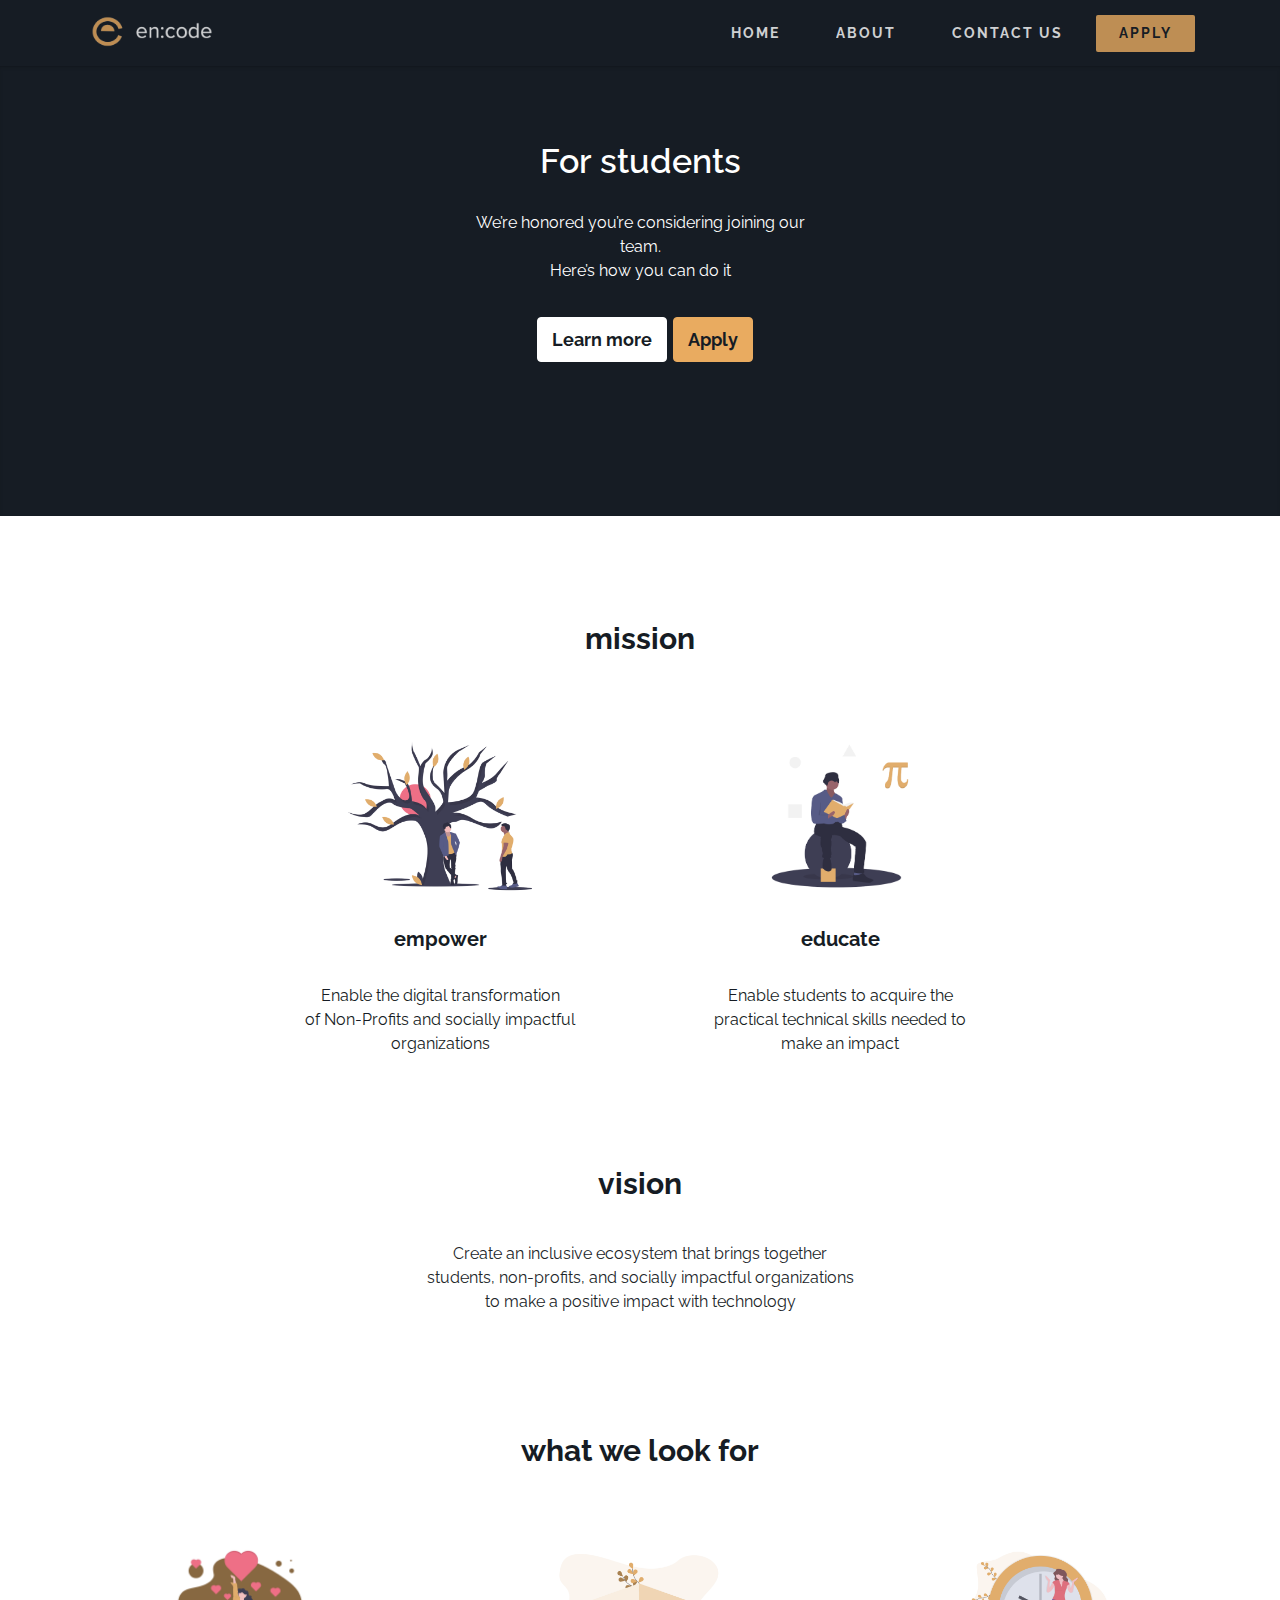
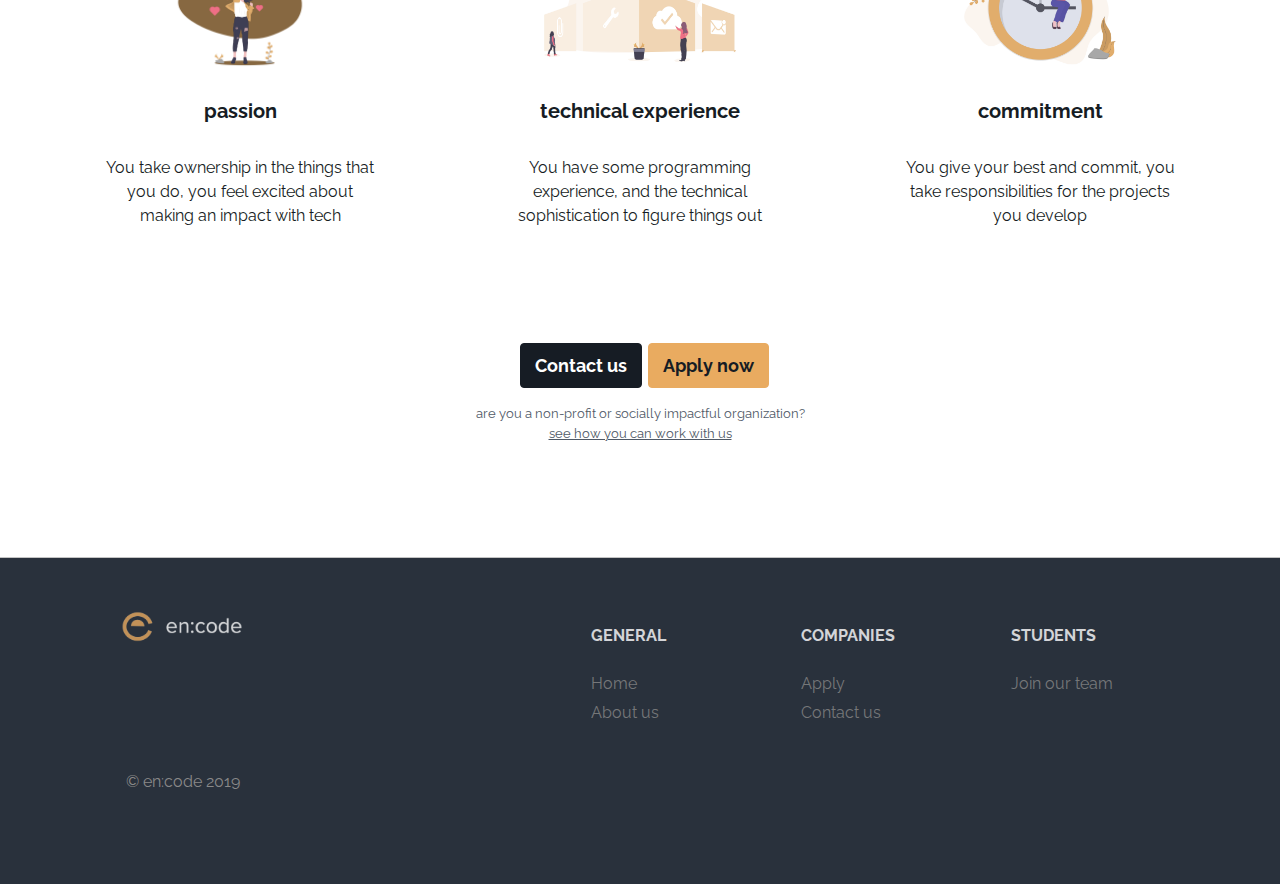
==== students.html @ ad42a8f4 "initial commit" ====
<!DOCTYPE html>
<html>
    <head lang="en">
        <meta name="viewport" content="width=device-width, initial-scale=1, shrink-to-fit=no">
        <meta http-equiv="Content-Type" content="text/html; charset=UTF-8">
        <base href=".">

        <!-- bootstrap css and js -->
        <link rel="stylesheet" href="https://stackpath.bootstrapcdn.com/bootstrap/4.3.1/css/bootstrap.min.css" integrity="sha384-ggOyR0iXCbMQv3Xipma34MD+dH/1fQ784/j6cY/iJTQUOhcWr7x9JvoRxT2MZw1T" crossorigin="anonymous">
        <script src="https://code.jquery.com/jquery-3.3.1.slim.min.js" integrity="sha384-q8i/X+965DzO0rT7abK41JStQIAqVgRVzpbzo5smXKp4YfRvH+8abtTE1Pi6jizo" crossorigin="anonymous"></script>
        <script src="https://cdnjs.cloudflare.com/ajax/libs/popper.js/1.14.7/umd/popper.min.js" integrity="sha384-UO2eT0CpHqdSJQ6hJty5KVphtPhzWj9WO1clHTMGa3JDZwrnQq4sF86dIHNDz0W1" crossorigin="anonymous"></script>
        <script src="https://stackpath.bootstrapcdn.com/bootstrap/4.3.1/js/bootstrap.min.js" integrity="sha384-JjSmVgyd0p3pXB1rRibZUAYoIIy6OrQ6VrjIEaFf/nJGzIxFDsf4x0xIM+B07jRM" crossorigin="anonymous"></script>
        
        <!-- fonts -->
        <link href="https://fonts.googleapis.com/css?family=Raleway:400,700&display=swap" rel="stylesheet">
        <link href="https://fonts.googleapis.com/css?family=Anonymous+Pro&display=swap" rel="stylesheet">


        <title>en:code</title>
        <link rel="icon" type="image/png" href="images/favicon.ico" sizes="32x32" />

        <link rel="stylesheet" href="./assets/css/main.css"> <!-- main css -->
        <link rel="stylesheet" href="./assets/css/nav.css"> <!-- navbar css -->
        <link rel="stylesheet" href="./assets/css/title.css"> <!-- title css -->
        <link rel="stylesheet" href="./assets/css/card.css"> <!-- 2 panel view css -->
        <link rel="stylesheet" href="./assets/css/footer.css"> <!-- footer css -->

    </head>
    <body>
        <!-- navbar -->
        <nav class="navbar navbar-expand-lg encode-navbar">
            <div class="container">
                <a class="navbar-brand" href="./index.html">
                    <img src="./images/encode-logo.png" height="40" class="d-inline-block align-top">
                </a>
            
                <button class="navbar-toggler" type="button" data-toggle="collapse" data-target="#navbarSupportedContent" aria-controls="navbarSupportedContent" aria-expanded="false" aria-label="Toggle navigation">
                     <span class="navbar-toggler-icon"></span>
                </button>
                <div class="collapse navbar-collapse" id="navbarSupportedContent">
                    <ul class="navbar-nav ml-auto">
                    <li class="nav-item active">
                        <a class="nav-link" href="./index.html">HOME <span class="sr-only">(current)</span></a>
                    </li>
                    <li class="nav-item">
                        <a class="nav-link" href="./index.html">ABOUT</a>
                    </li>
                    <li class="nav-item">
                        <a class="nav-link" href="mailto:encode.sg@gmail.com">CONTACT US</a>
                    </li>
                    <li class="nav-item highlighted-nav-item">
                            <a class="nav-link" href="#">APPLY</a>
                        </li>
                    </ul>
                </div>
            </div>
        </nav>
        <!-- end navbar -->

        <div id="main">
            <!-- title -->
            <div class="section section-zero full-width-section title-section">
                <div class="title">
                For students
                </div>
                </br>
                <div class="landing__description col-xl-4 col-lg-6 col-md-8 col-sm-10 col-10 mx-auto">
                        We’re honored you’re considering joining our team. <br>Here’s how you can do it
                </div>
                </br>
                <a href="./index.html" class="btn btn-light title-button-left">
                    Learn more
                </a>
                <a href="#FORM_HERE" class="btn btn-light title-button-right">
                    Apply
                </a>
            </div>
            <!-- end title -->

            <div class="section full-width-section">
                <div class="grid-cards">
                    <div class="section">
                        <div class="section-subtitle">mission</div>
                        <div class="row justify-content-center">
                            <div class="card grid-card-flat">
                                <img class="two-card-img" src="./images/empower-image.png">
                                <div class="grid-card-content card-body">
                                    <div class="project-card-title">empower</div>
                                    <div class="descriptor">Enable the digital transformation <br>of Non-Profits and socially impactful organizations</div>
                                </div>
                            </div>
                        
                            <div class="card grid-card-flat">
                                <img class="two-card-img" src="./images/educate-image.png">
                                <div class="grid-card-content card-body">
                                    <div class="project-card-title">educate</div>
                                    <div class="descriptor">Enable students to acquire the practical technical skills needed to make an impact</div>
                                </div>
                            </div>
                        </div>
                    </div>
                </div>
                
                <div class="section-subtitle">vision</div>
                <br>
                <div class="row justify-content-center">
                    <p class="descriptor">
                            Create an inclusive ecosystem that brings together <br>
                            students, non-profits, and socially impactful organizations <br> 
                            to make a positive impact with technology
                    </p>
                </div>
                <br><br>
                <div class="section">
                    <div class="section-subtitle">what we look for</div>
                    <div class="row justify-content-center">
                        <div class="card grid-card-flat">
                            <img class="grid-card-img" src="./images/passion-image.png">
                            <div class="grid-card-content card-body">
                                <div class="project-card-title">passion</div>
                                <div class="descriptor">You take ownership in the things that you do, you feel excited about<br> making an impact with tech </div>
                            </div>
                        </div>
                        <div class="card grid-card-flat">
                            <img class="grid-card-img" src="./images/technical-image.png">
                            <div class="grid-card-content card-body">
                                <div class="project-card-title">technical experience</div>
                                <div class="descriptor">You have some programming experience, and the technical sophistication to figure things out</div>
                            </div>
                        </div>
                        <div class="card grid-card-flat">
                            <img class="grid-card-img" src="./images/commitment-image.png">
                            <div class="grid-card-content card-body">
                                <div class="project-card-title">commitment</div>
                                <div class="descriptor">You give your best and commit, you take responsibilities for the projects you develop</div>
                            </div>
                        </div>
                    </div>
                </div>
                <a href="mailto:encode.sg@gmail.com" class="btn btn-light bottom-button-left">
                    Contact us
                </a>
                <a href="#FORM_HERE" class="btn btn-light title-button-right">
                    Apply now
                </a>
                <p class="ps">
                    are you a non-profit or socially impactful organization?<br>
                    <a href="./index.html">see how you can work with us</a>
                </p>
                <br><br>
            </div>
        </div>
        
        <!-- footer -->
        <footer>
            <div class="container text-center text-md-left">
                <div class="row">
                <div class="col-md-5 mx-auto">
                    <a href="./index.html">
                    <img src="./images/encode-logo.png" height="40">
                    </a>
                </div>
                <div class="col-md-7 mx-auto">
                    <div class="row">
                    
                        <div class="col-md-3 mx-auto">
                        <div class="footer-header mt-3 mb-4">GENERAL</div>
                        <ul class="list-unstyled footer-text">
                            
                            <li class="footer-link">
                                <a href="./index.html">Home</a>
                            </li>
                            
                            <li class="footer-link">
                                <a href="./students.html">About us</a>
                            </li>
                            
                        </ul>
                        </div>
                    
                        <div class="col-md-3 mx-auto">
                        <div class="footer-header mt-3 mb-4">COMPANIES</div>
                        <ul class="list-unstyled footer-text">
                            
                            <li class="footer-link">
                                <a href="#FORM_HERE">Apply</a>
                            </li>
                            
                            <li class="footer-link">
                                <a href="mailto:encode.sg@gmail.com">Contact us</a>
                            </li>
                            
                        </ul>
                        </div>
                    
                        <div class="col-md-3 mx-auto">
                        <div class="footer-header mt-3 mb-4">STUDENTS</div>
                        <ul class="list-unstyled footer-text">
                            <li class="footer-link">
                                <a href="./students.html">Join our team</a>
                            </li>
                        </ul>
                        </div>
                        
                    </div>
                </div>
                </div>
                <br>
                <p id="copyright">© en:code 2019</p>
            </div>
            <br>
        </footer>
        <!-- end footer -->    
    </body>
</html>
---- assets/css/main.css ----
body, html {
  overflow-x: hidden;
}

body {
  font-family: 'Raleway', sans-serif;
  font-size: 1em;
  text-align: center;
}

#main {
  width: 70%;
  margin: 0 auto;
}

.section {
  padding-top: 50px;
  padding-bottom: 50px;
}

.section-subtitle {
  color: #161C24;
  font-weight: bold;
  font-size: 30px;
  font-family: 'Raleway', sans-serif;
  margin-bottom: 12px;
}

.section-zero {
  color: white;
  background-color: #161C24;
  box-shadow: inset 0px 1px 0px 0px rgba(0, 0, 0, 0.05), inset 0px 2px 3px 0px rgba(0, 0, 0, 0.1);
}

.full-width-section {
  width: 100vw;
  position: relative;
  left: 50%;
  right: 50%;
  margin-left: -50vw;
  margin-right: -50vw;
} 


.descriptor {
  font-size: 16px;
}

.bottom-button-left {
  font-weight: bolder;
  font-size: 18px;
  color: #FFFFFF;
  background-color: #161C24;
  border-color: #161C24;
  border-radius: 4px;
  padding: 8px 14px;
  margin: 10px 1px 0px 10px;
  transition: margin-top 250ms;
}

.bottom-button-left:hover {
  margin-top: 4px;
  color: rgb(241, 241, 241);
  background-color: #29313C;
  border-color: rgb(241, 241, 241);
}

.ps {
  margin-top: 16px;
  font-size: 13px;
  color: #4F5966;
  text-decoration: none;
}

.ps a {
  color: #4F5966;
  text-decoration: underline;
}

.ps a:hover {
  color: #E9AB60;
  text-decoration: underline;
}

#copyright {
  color: white; 
  margin-left: 11px;
}
---- assets/css/nav.css ----
/* navbar items */
.nav-item {
    font-weight: bold;
    font-size: 14px;
    margin-left: 10px;
    padding-left: 15px;
    padding-right: 15px;
    letter-spacing: 2px;
    opacity: 0.8;
}

.nav-item:hover {
    opacity: 1;
}

/* navbar brand */
.navbar-brand {
    opacity: 0.8;
}
  
.navbar-brand:hover {
    opacity: 1;
}

/* navbar */
.encode-navbar {
    font-family: 'Raleway', sans-serif;
    background-color: #161C24;
}

.encode-navbar a {
    color: white;
}

.encode-navbar .highlighted-nav-item {
    background-color: #E9AB60;
    border-radius: 2px;
}

.encode-navbar .highlighted-nav-item a {
    color: #161C24;
}

.encode-navbar .navbar-toggler {
    border-color: rgba(255,255,255,.1);
}
---- assets/css/title.css ----
.title-section {
  height: 50vh;
  text-align: center;
  padding-left: 5vh;
  padding-right: 5vh;
}

.title {
  font-size: 34px;
  font-weight: 550;
  color: white;
  margin: 20px auto 0px auto;
}

.title-img {
  max-height: 8.5em;
  width: auto;
  margin: auto;
  text-align: center;
}

.title-button-left {
  font-weight: bolder;
  font-size: 18px;
  color: #161C24;
  background-color: #FFFFFF;
  border-color: #FFFFFF;
  border-radius: 4px;
  padding: 8px 14px;
  margin: 10px 1px 0px 10px;
  transition: margin-top 250ms;
}
  
.title-button-left:hover {
  margin-top: 4px;
  color: #29313C;
  background-color: rgb(241, 241, 241);
  border-color: rgb(241, 241, 241);
}

.title-button-right {
  font-weight: bolder;
  font-size: 18px;
  color: #161C24;
  border-radius: 4px;
  /* border-width: 2.5px; */
  background-color: #E9AB60;
  border-color: #E9AB60;
  padding: 8px 14px;
  margin: 10px 1px 0px 1px;
  transition: margin-top 250ms;
}

.title-button-right:hover {
  margin-top: 4px;
  color: #29313C;
  background-color: #F2B871;
  border-color: #F2B871;
}
---- assets/css/card.css ----
.grid-cards {
    margin: 0 auto;
    width: 75%;
}

.grid-card-flat {
  width: 350px;
  margin: 25px 25px;
  padding: 30px 10px 10px 10px;
  border-width: 0px;
}

.two-card-img {
  max-height: 11em;
  width: auto;
  display: block;
  margin: auto;
  text-align: center;
}

.grid-card-img {
  max-height: 8.5em;
  width: auto;
  display: block;
  margin: auto;
  text-align: center;
}

.grid-card-content {
  color: #161C24;
  font-size: 14px;
  font-family: 'Raleway', sans-serif;
}


.project-card-title {
  font-weight: bold;
  font-size: 20px;
  margin-bottom: 30px;
}
---- assets/css/footer.css ----
footer {
  padding: 50px 100px;
  border-top: 1px solid #C4C4C4;
  background-color: #29313C;
}

footer a {
  color: #898989;
  padding-bottom: 10px;
  opacity: 0.8;
}

footer a:hover {
  color: white;
  opacity: 1;
  text-decoration: none;
}

.footer-header {
  font-size: 16px;
  font-weight: bold;
  color: white;
  opacity: 0.8;
}

.footer-link {
	padding-bottom: 5px;
}

#copyright {
  color: #898989;
}
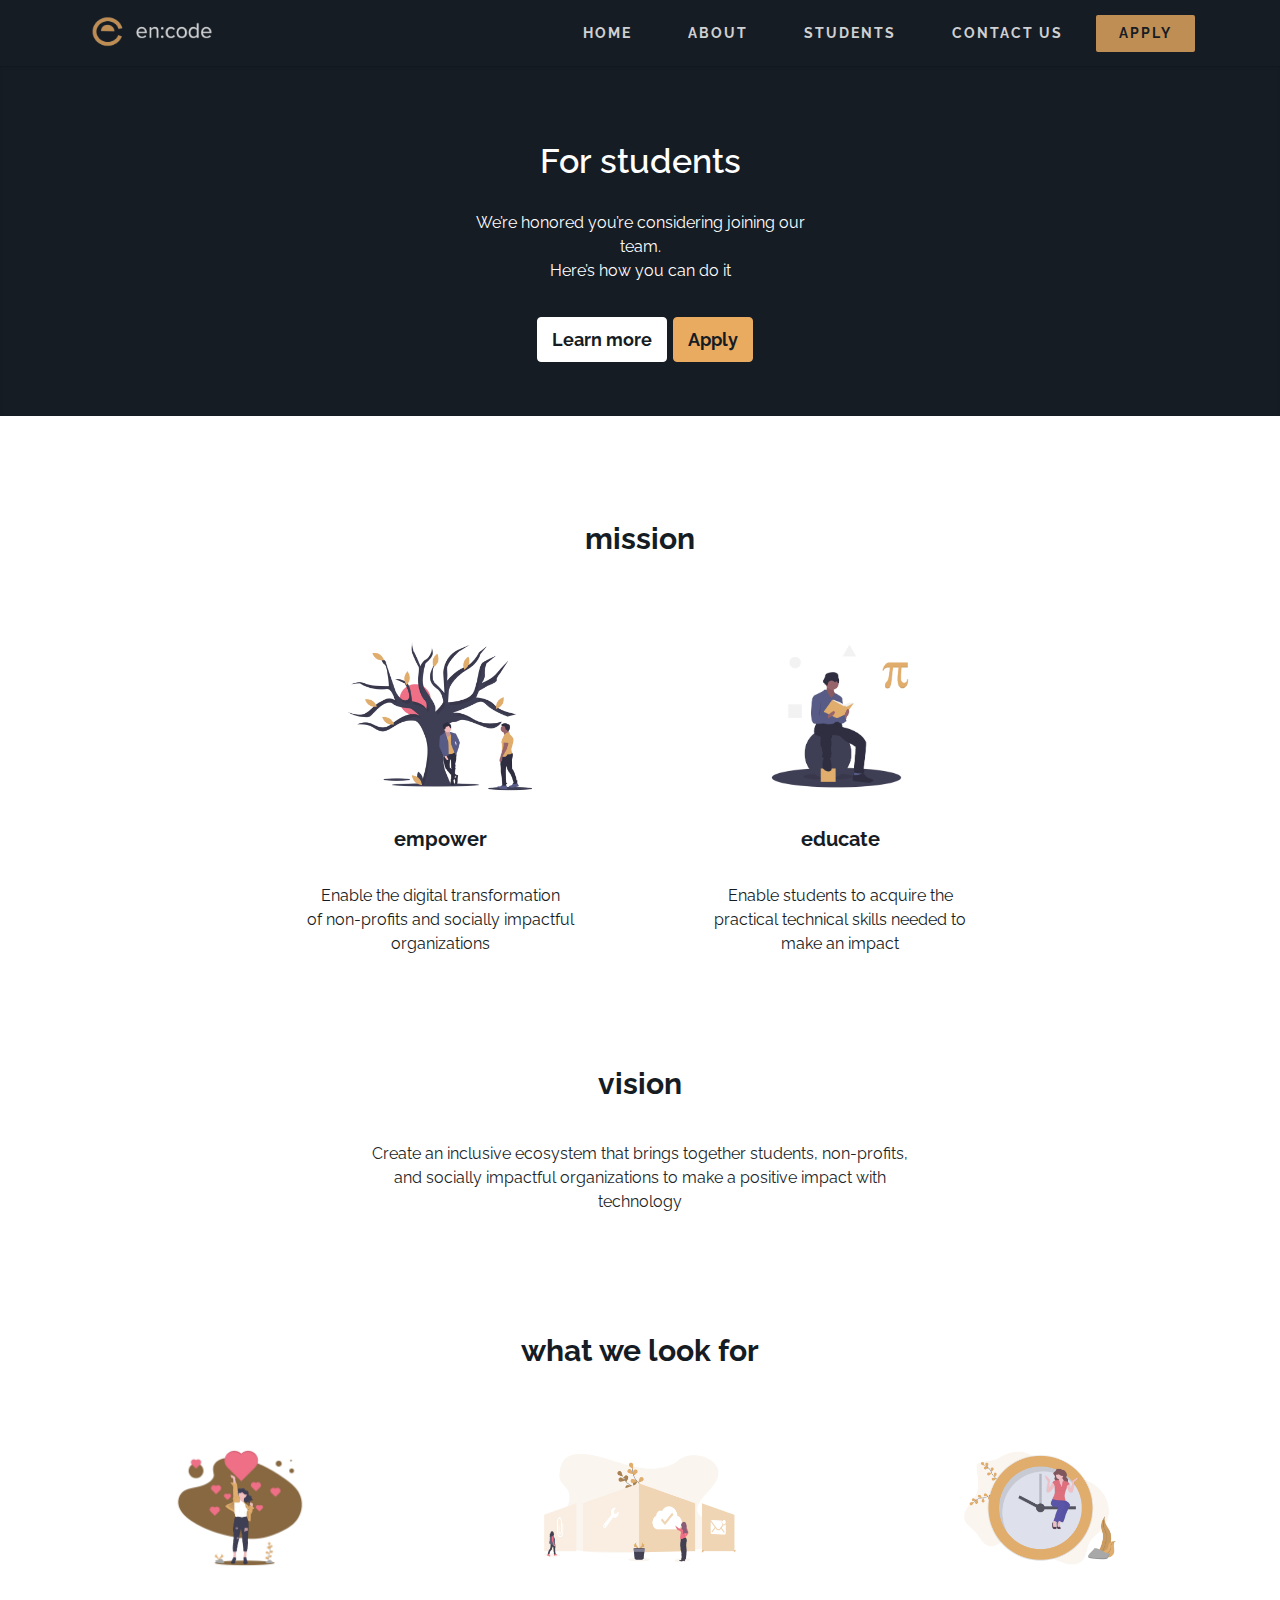
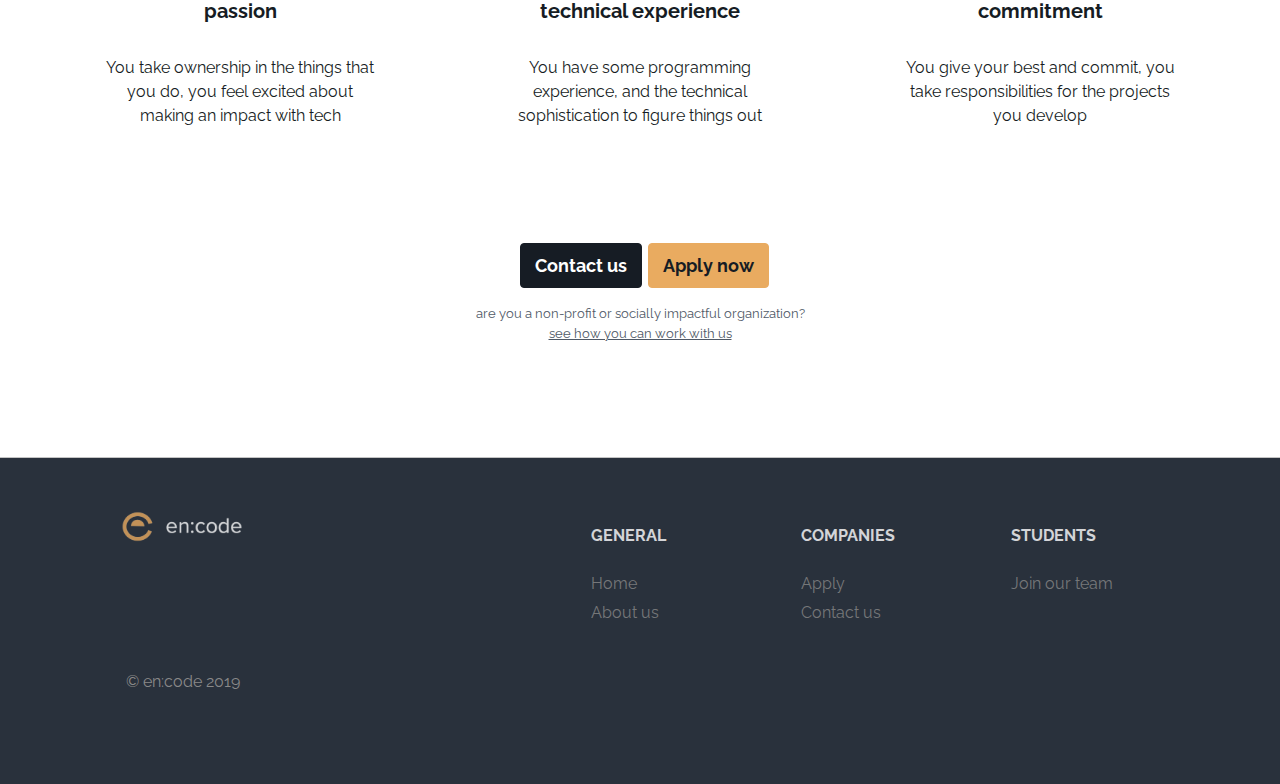
==== commit 5e278f88: "bug fixes" ====
--- a/students.html
+++ b/students.html
@@ -39,16 +39,19 @@
                 </button>
                 <div class="collapse navbar-collapse" id="navbarSupportedContent">
                     <ul class="navbar-nav ml-auto">
-                    <li class="nav-item active">
-                        <a class="nav-link" href="./index.html">HOME <span class="sr-only">(current)</span></a>
-                    </li>
-                    <li class="nav-item">
-                        <a class="nav-link" href="./index.html">ABOUT</a>
-                    </li>
-                    <li class="nav-item">
-                        <a class="nav-link" href="mailto:encode.sg@gmail.com">CONTACT US</a>
-                    </li>
-                    <li class="nav-item highlighted-nav-item">
+                        <li class="nav-item active">
+                            <a class="nav-link" href="./index.html">HOME <span class="sr-only">(current)</span></a>
+                        </li>
+                        <li class="nav-item">
+                            <a class="nav-link" href="./index.html">ABOUT</a>
+                        </li>
+                        <li class="nav-item">
+                            <a class="nav-link" href="./students.html">STUDENTS</a>
+                        </li>
+                        <li class="nav-item">
+                            <a class="nav-link" href="mailto:encode.sg@gmail.com">CONTACT US</a>
+                        </li>
+                        <li class="nav-item highlighted-nav-item">
                             <a class="nav-link" href="#">APPLY</a>
                         </li>
                     </ul>
@@ -86,7 +89,7 @@
                                 <img class="two-card-img" src="./images/empower-image.png">
                                 <div class="grid-card-content card-body">
                                     <div class="project-card-title">empower</div>
-                                    <div class="descriptor">Enable the digital transformation <br>of Non-Profits and socially impactful organizations</div>
+                                    <div class="descriptor">Enable the digital transformation <br>of non-profits and socially impactful organizations</div>
                                 </div>
                             </div>
                         
@@ -104,11 +107,13 @@
                 <div class="section-subtitle">vision</div>
                 <br>
                 <div class="row justify-content-center">
-                    <p class="descriptor">
-                            Create an inclusive ecosystem that brings together <br>
-                            students, non-profits, and socially impactful organizations <br> 
-                            to make a positive impact with technology
-                    </p>
+                    <div class="card center-card">
+                        <p class="descriptor">
+                                Create an inclusive ecosystem that brings together
+                                students, non-profits, and socially impactful organizations
+                                to make a positive impact with technology
+                        </p>
+                    </div>
                 </div>
                 <br><br>
                 <div class="section">
--- a/assets/css/title.css
+++ b/assets/css/title.css
@@ -1,5 +1,5 @@
 .title-section {
-  height: 50vh;
+  height: 350px;
   text-align: center;
   padding-left: 5vh;
   padding-right: 5vh;
--- a/assets/css/card.css
+++ b/assets/css/card.css
@@ -7,6 +7,13 @@
   width: 350px;
   margin: 25px 25px;
   padding: 30px 10px 10px 10px;
+  border-width: 0px;
+}
+
+.center-card {
+  width: 45vw;
+  margin: 0px;
+  padding: 0px 5px 0px 5px;
   border-width: 0px;
 }
 
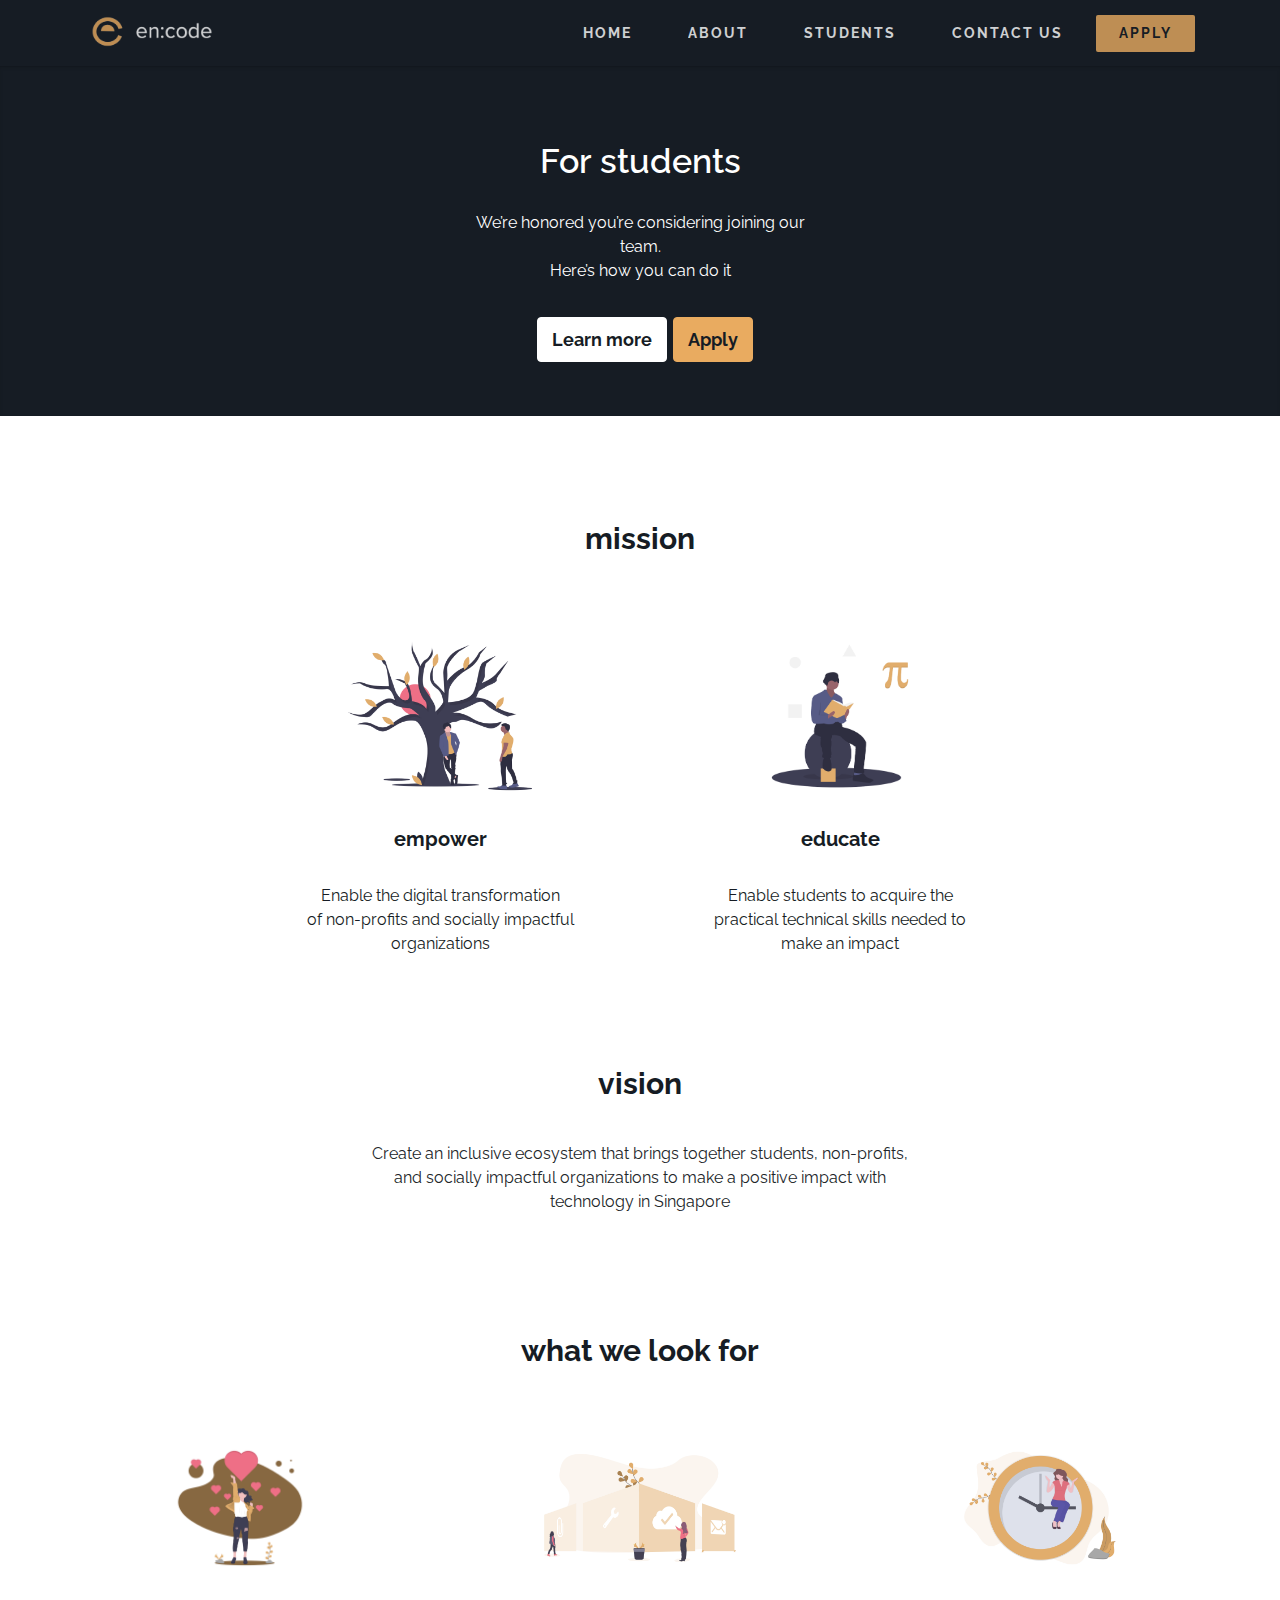
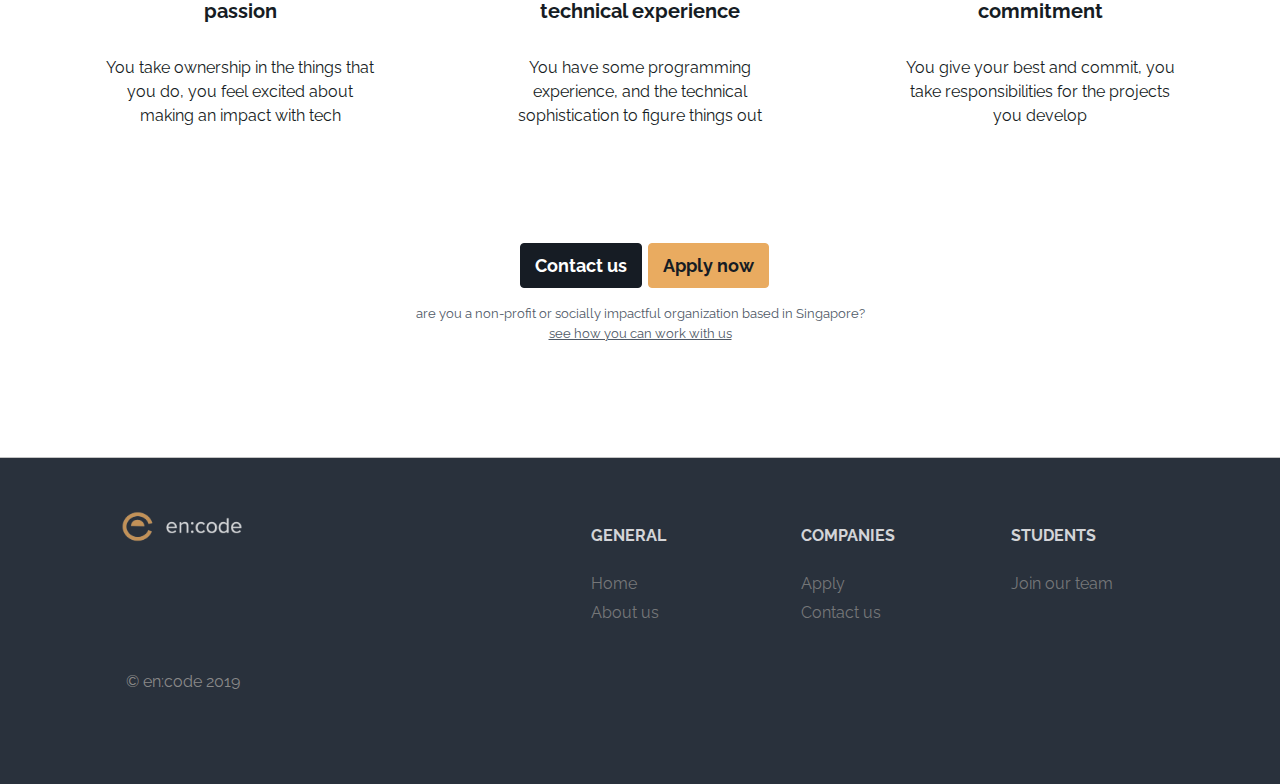
==== commit 732c6d11: "update to make more local" ====
--- a/students.html
+++ b/students.html
@@ -25,6 +25,24 @@
         <link rel="stylesheet" href="./assets/css/card.css"> <!-- 2 panel view css -->
         <link rel="stylesheet" href="./assets/css/footer.css"> <!-- footer css -->
 
+        <!-- Facebook Pixel Code -->
+        <script>
+            !function(f,b,e,v,n,t,s)
+            {if(f.fbq)return;n=f.fbq=function(){n.callMethod?
+            n.callMethod.apply(n,arguments):n.queue.push(arguments)};
+            if(!f._fbq)f._fbq=n;n.push=n;n.loaded=!0;n.version='2.0';
+            n.queue=[];t=b.createElement(e);t.async=!0;
+            t.src=v;s=b.getElementsByTagName(e)[0];
+            s.parentNode.insertBefore(t,s)}(window, document,'script',
+            'https://connect.facebook.net/en_US/fbevents.js');
+            fbq('init', '1826498440826877');
+            fbq('track', 'PageView');
+        </script>
+        <noscript><img height="1" width="1" style="display:none"
+            src="https://www.facebook.com/tr?id=1826498440826877&ev=PageView&noscript=1"
+        /></noscript>
+        <!-- End Facebook Pixel Code -->
+
     </head>
     <body>
         <!-- navbar -->
@@ -43,7 +61,7 @@
                             <a class="nav-link" href="./index.html">HOME <span class="sr-only">(current)</span></a>
                         </li>
                         <li class="nav-item">
-                            <a class="nav-link" href="./index.html">ABOUT</a>
+                            <a class="nav-link" href="https://drive.google.com/file/d/1be5HBCyz2NXiURlJlyurAY3LdhscGsAI/view?usp=sharing">ABOUT</a>
                         </li>
                         <li class="nav-item">
                             <a class="nav-link" href="./students.html">STUDENTS</a>
@@ -52,7 +70,7 @@
                             <a class="nav-link" href="mailto:encode.sg@gmail.com">CONTACT US</a>
                         </li>
                         <li class="nav-item highlighted-nav-item">
-                            <a class="nav-link" href="#">APPLY</a>
+                            <a class="nav-link" href="https://encode706716.typeform.com/to/iHUX48">APPLY</a>
                         </li>
                     </ul>
                 </div>
@@ -71,10 +89,10 @@
                         We’re honored you’re considering joining our team. <br>Here’s how you can do it
                 </div>
                 </br>
-                <a href="./index.html" class="btn btn-light title-button-left">
+                <a href="https://drive.google.com/file/d/1be5HBCyz2NXiURlJlyurAY3LdhscGsAI/view?usp=sharing" class="btn btn-light title-button-left">
                     Learn more
                 </a>
-                <a href="#FORM_HERE" class="btn btn-light title-button-right">
+                <a href="https://encode706716.typeform.com/to/iHUX48" class="btn btn-light title-button-right">
                     Apply
                 </a>
             </div>
@@ -111,7 +129,7 @@
                         <p class="descriptor">
                                 Create an inclusive ecosystem that brings together
                                 students, non-profits, and socially impactful organizations
-                                to make a positive impact with technology
+                                to make a positive impact with technology in Singapore
                         </p>
                     </div>
                 </div>
@@ -145,11 +163,11 @@
                 <a href="mailto:encode.sg@gmail.com" class="btn btn-light bottom-button-left">
                     Contact us
                 </a>
-                <a href="#FORM_HERE" class="btn btn-light title-button-right">
+                <a href="https://forms.gle/ZKjiRem34tzn8sZa7" class="btn btn-light title-button-right">
                     Apply now
                 </a>
                 <p class="ps">
-                    are you a non-profit or socially impactful organization?<br>
+                    are you a non-profit or socially impactful organization based in Singapore?<br>
                     <a href="./index.html">see how you can work with us</a>
                 </p>
                 <br><br>
@@ -177,7 +195,7 @@
                             </li>
                             
                             <li class="footer-link">
-                                <a href="./students.html">About us</a>
+                                <a href="https://drive.google.com/file/d/1be5HBCyz2NXiURlJlyurAY3LdhscGsAI/view?usp=sharing">About us</a>
                             </li>
                             
                         </ul>
@@ -188,7 +206,7 @@
                         <ul class="list-unstyled footer-text">
                             
                             <li class="footer-link">
-                                <a href="#FORM_HERE">Apply</a>
+                                <a href="https://forms.gle/bmCV86mYhnv4U2Cp7">Apply</a>
                             </li>
                             
                             <li class="footer-link">
@@ -202,7 +220,7 @@
                         <div class="footer-header mt-3 mb-4">STUDENTS</div>
                         <ul class="list-unstyled footer-text">
                             <li class="footer-link">
-                                <a href="./students.html">Join our team</a>
+                                <a href="https://encode706716.typeform.com/to/iHUX48">Join our team</a>
                             </li>
                         </ul>
                         </div>
